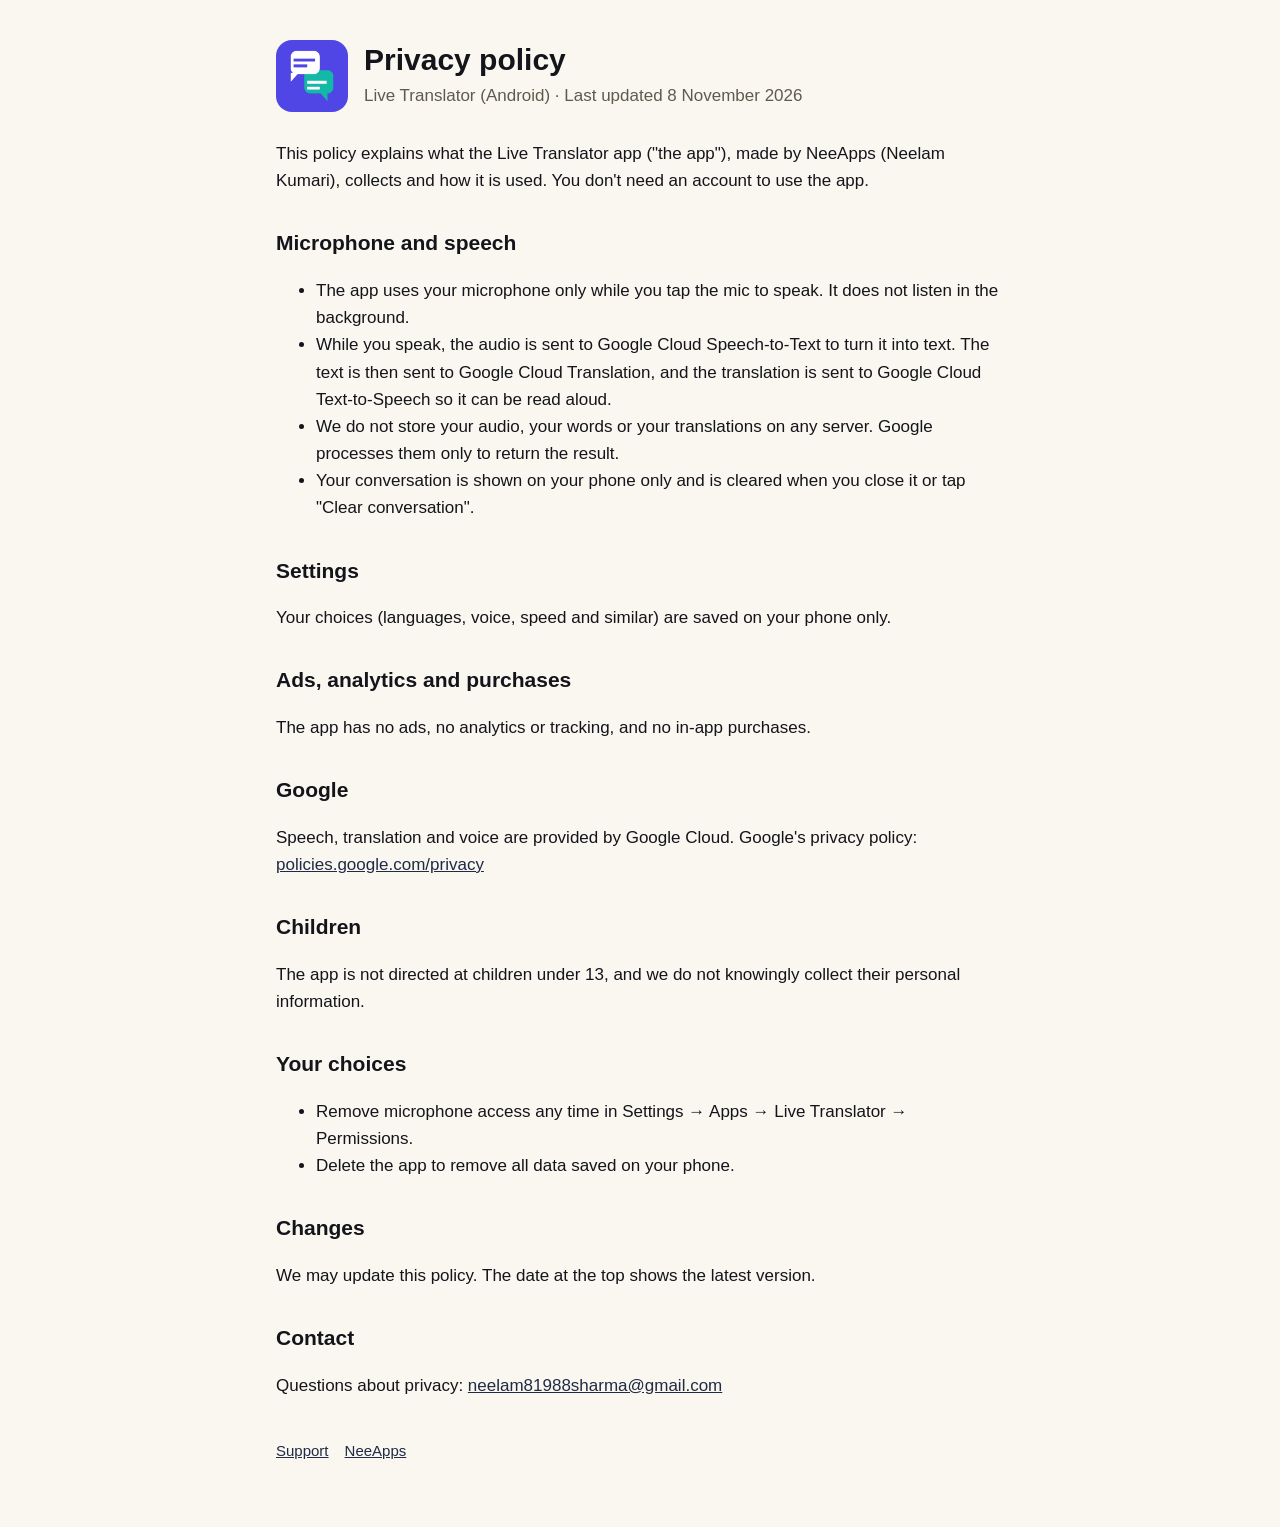
==== live-translator/privacy.html @ 2e3cf75d "Add Live Translator privacy policy and support pages Co-Authored-By: Claude Opus 5.5 <noreply@anthro" ====
<!doctype html>
<html lang="en"><head><meta charset="utf-8"><meta name="viewport" content="width=device-width, initial-scale=1">
<title>Live Translator – Privacy policy</title><link rel="stylesheet" href="../style.css"></head>
<body><main>
<header><img src="icon.png" alt=""><div><h1>Privacy policy</h1><p class="muted" style="margin:4px 0 0">Live Translator (Android) · Last updated 8 November 2026</p></div></header>

<p>This policy explains what the Live Translator app ("the app"), made by NeeApps (Neelam Kumari), collects and how it is used. You don't need an account to use the app.</p>

<h2>Microphone and speech</h2>
<ul>
<li>The app uses your microphone only while you tap the mic to speak. It does not listen in the background.</li>
<li>While you speak, the audio is sent to Google Cloud Speech-to-Text to turn it into text. The text is then sent to Google Cloud Translation, and the translation is sent to Google Cloud Text-to-Speech so it can be read aloud.</li>
<li>We do not store your audio, your words or your translations on any server. Google processes them only to return the result.</li>
<li>Your conversation is shown on your phone only and is cleared when you close it or tap "Clear conversation".</li>
</ul>

<h2>Settings</h2>
<p>Your choices (languages, voice, speed and similar) are saved on your phone only.</p>

<h2>Ads, analytics and purchases</h2>
<p>The app has no ads, no analytics or tracking, and no in-app purchases.</p>

<h2>Google</h2>
<p>Speech, translation and voice are provided by Google Cloud. Google's privacy policy: <a href="https://policies.google.com/privacy">policies.google.com/privacy</a></p>

<h2>Children</h2>
<p>The app is not directed at children under 13, and we do not knowingly collect their personal information.</p>

<h2>Your choices</h2>
<ul>
<li>Remove microphone access any time in Settings → Apps → Live Translator → Permissions.</li>
<li>Delete the app to remove all data saved on your phone.</li>
</ul>

<h2>Changes</h2>
<p>We may update this policy. The date at the top shows the latest version.</p>

<h2>Contact</h2>
<p>Questions about privacy: <a href="mailto:neelam81988sharma@gmail.com">neelam81988sharma@gmail.com</a></p>

<nav><a href="support.html">Support</a><a href="../index.html">NeeApps</a></nav>
</main></body></html>
---- style.css ----
:root{--ink:#14151A;--muted:#5F5A4E;--bg:#FAF7F1;--card:#FFFFFF;--navy:#1F2A44;--border:#EBE5D8;--gold:#B7811F}
@media (prefers-color-scheme: dark){:root{--ink:#F3F1EC;--muted:#B9B3A6;--bg:#14151A;--card:#1E2028;--navy:#9FB0D8;--border:#2E313B;--gold:#E3B45A}}
*{box-sizing:border-box}
body{margin:0;background:var(--bg);color:var(--ink);font:17px/1.6 -apple-system,BlinkMacSystemFont,"Segoe UI",Roboto,sans-serif}
main{max-width:760px;margin:0 auto;padding:40px 16px 64px}
header{display:flex;align-items:center;gap:16px;margin-bottom:28px}
header img{width:72px;height:72px;border-radius:16px}
h1{font-size:30px;line-height:1.2;margin:0}
h2{font-size:21px;margin:32px 0 8px}
p,li{color:var(--ink)}
.muted{color:var(--muted)}
.card{background:var(--card);border:1px solid var(--border);border-radius:16px;padding:20px;margin:16px 0}
a{color:var(--navy)}
nav{margin-top:40px;font-size:15px}
nav a{margin-right:16px}
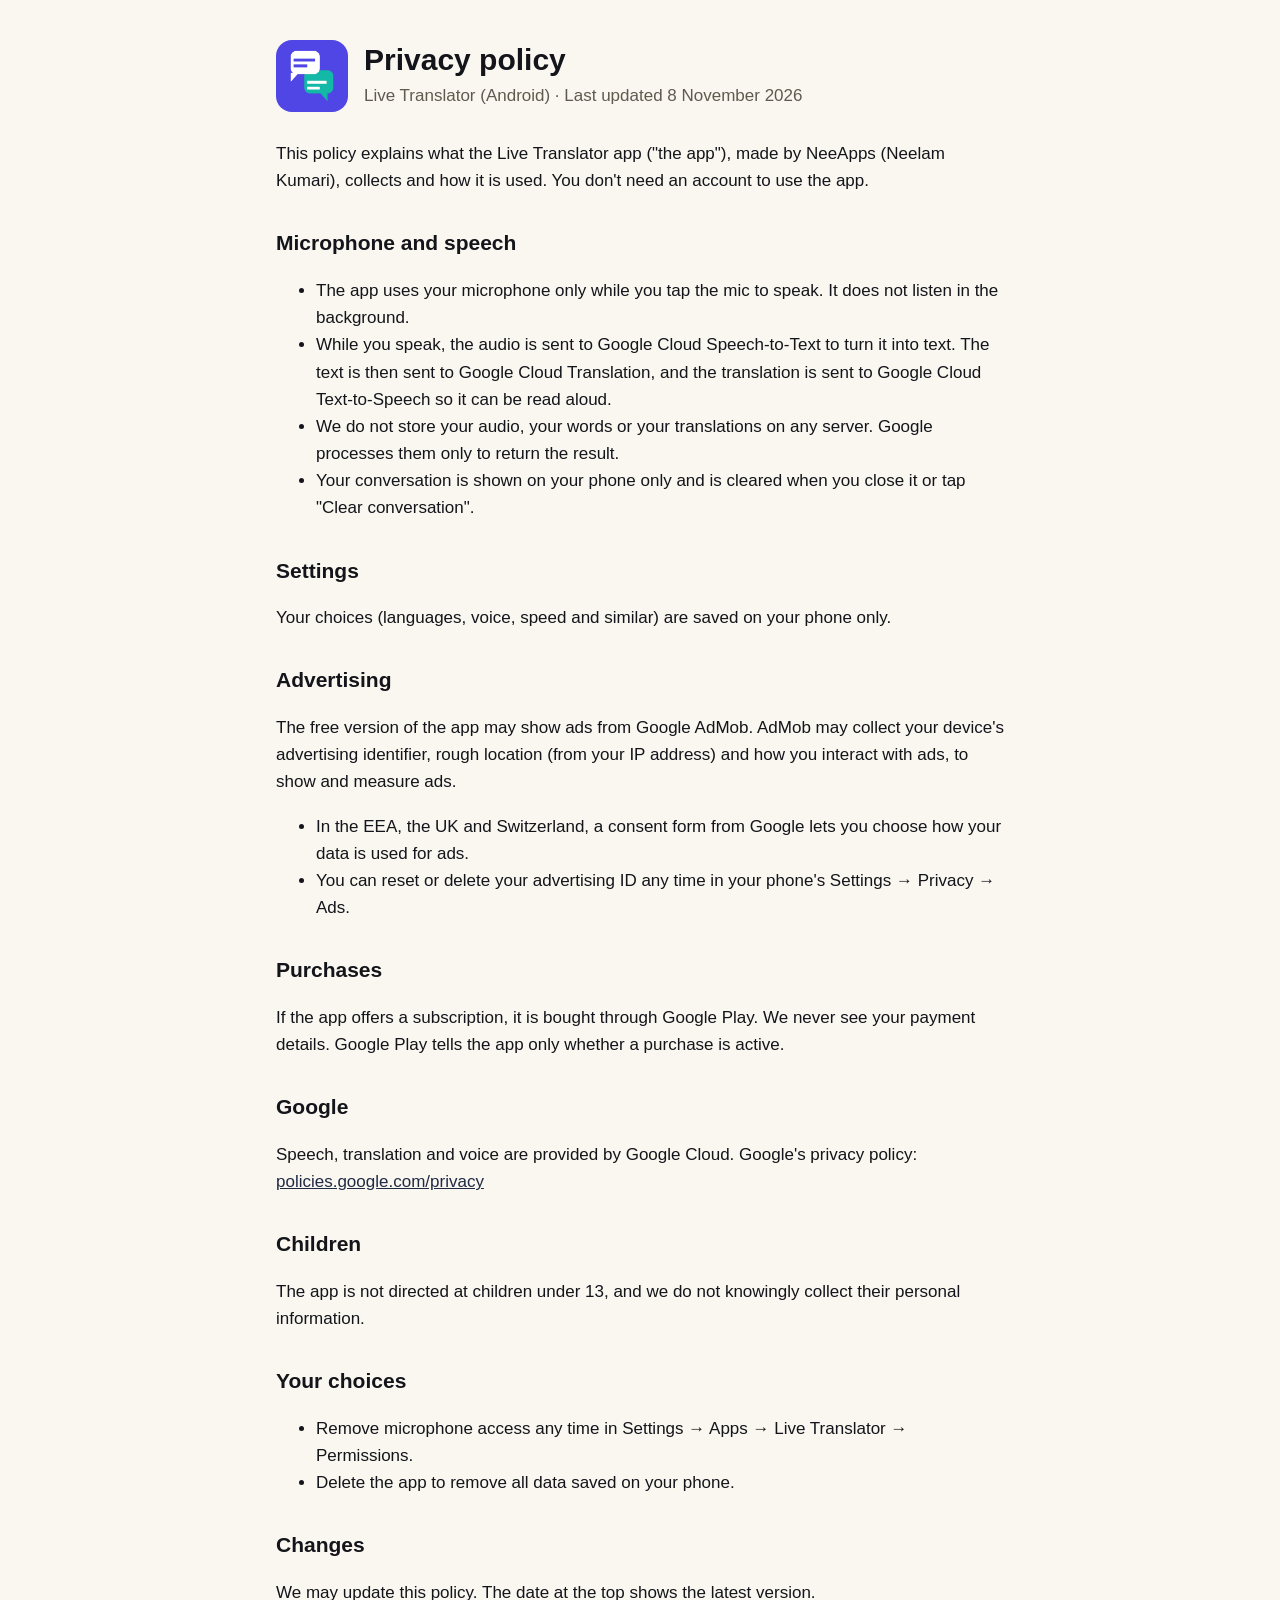
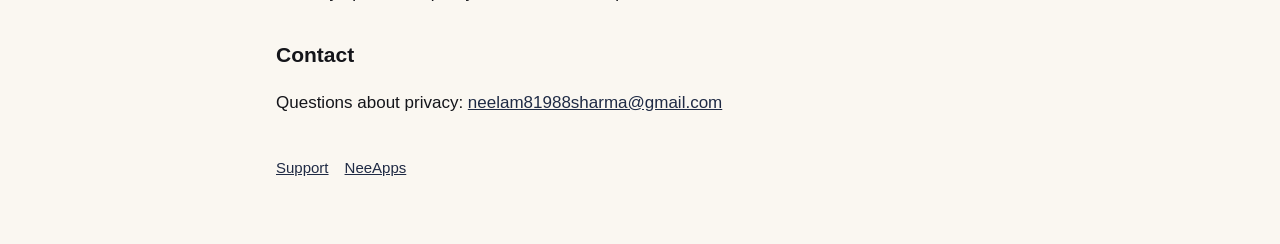
==== commit f6ddfc33: "Live Translator privacy policy: add AdMob ads and Play subscriptions Co-Authored-By: Claude Opus 5.5" ====
--- a/live-translator/privacy.html
+++ b/live-translator/privacy.html
@@ -17,8 +17,15 @@
 <h2>Settings</h2>
 <p>Your choices (languages, voice, speed and similar) are saved on your phone only.</p>
 
-<h2>Ads, analytics and purchases</h2>
-<p>The app has no ads, no analytics or tracking, and no in-app purchases.</p>
+<h2>Advertising</h2>
+<p>The free version of the app may show ads from Google AdMob. AdMob may collect your device's advertising identifier, rough location (from your IP address) and how you interact with ads, to show and measure ads.</p>
+<ul>
+<li>In the EEA, the UK and Switzerland, a consent form from Google lets you choose how your data is used for ads.</li>
+<li>You can reset or delete your advertising ID any time in your phone's Settings → Privacy → Ads.</li>
+</ul>
+
+<h2>Purchases</h2>
+<p>If the app offers a subscription, it is bought through Google Play. We never see your payment details. Google Play tells the app only whether a purchase is active.</p>
 
 <h2>Google</h2>
 <p>Speech, translation and voice are provided by Google Cloud. Google's privacy policy: <a href="https://policies.google.com/privacy">policies.google.com/privacy</a></p>
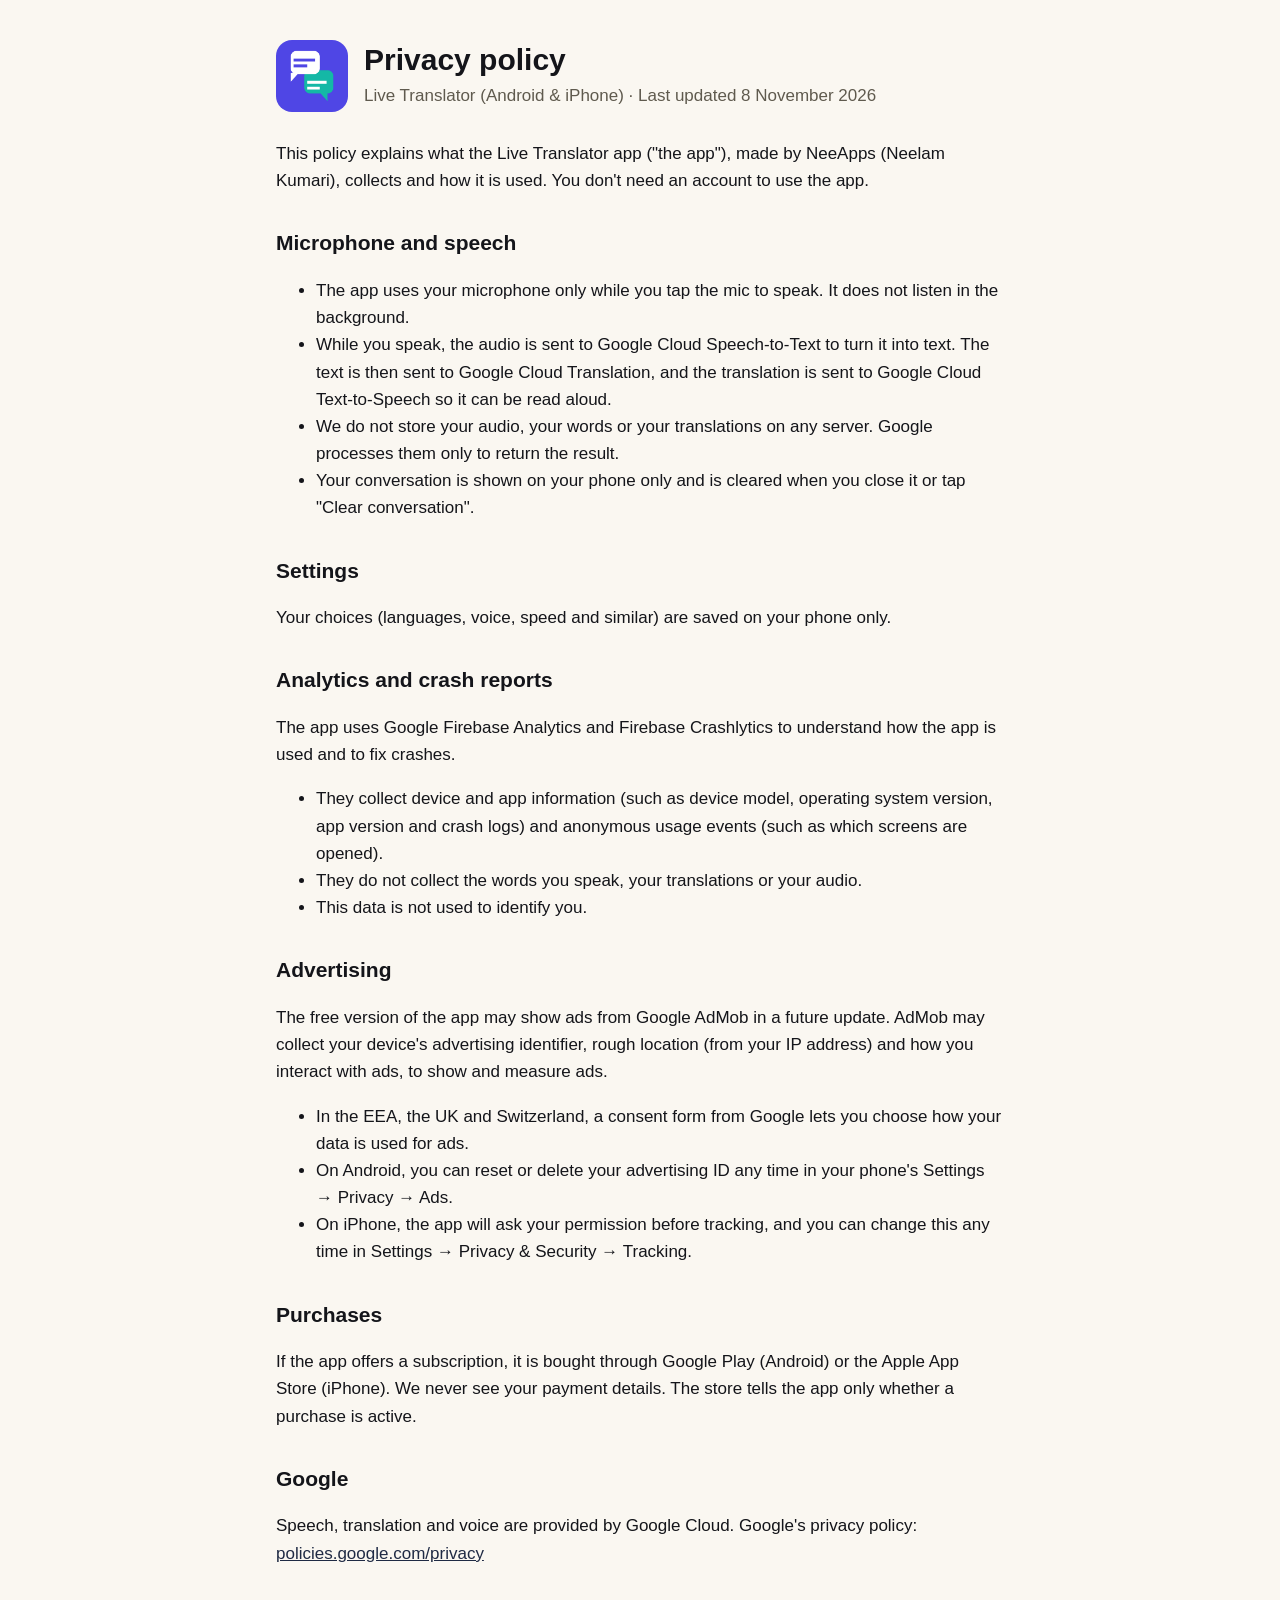
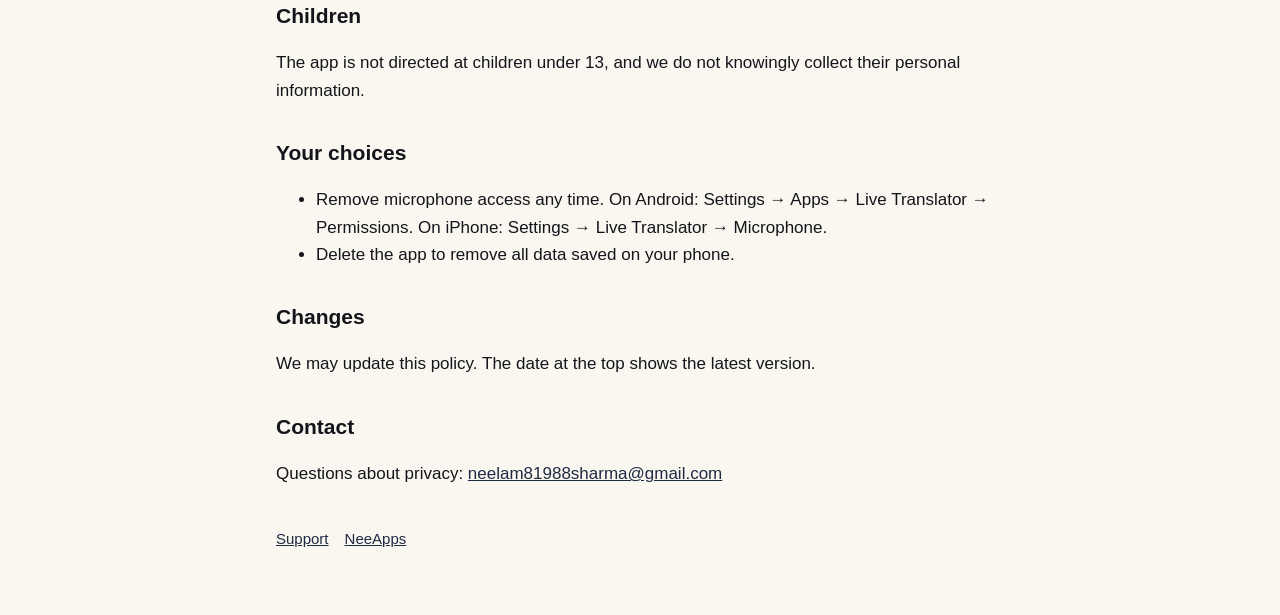
==== commit 1bf79aed: "Live Translator privacy policy: add iPhone, analytics/crash reports, ads and purchases wording Co-Au" ====
--- a/live-translator/privacy.html
+++ b/live-translator/privacy.html
@@ -2,7 +2,7 @@
 <html lang="en"><head><meta charset="utf-8"><meta name="viewport" content="width=device-width, initial-scale=1">
 <title>Live Translator – Privacy policy</title><link rel="stylesheet" href="../style.css"></head>
 <body><main>
-<header><img src="icon.png" alt=""><div><h1>Privacy policy</h1><p class="muted" style="margin:4px 0 0">Live Translator (Android) · Last updated 8 November 2026</p></div></header>
+<header><img src="icon.png" alt=""><div><h1>Privacy policy</h1><p class="muted" style="margin:4px 0 0">Live Translator (Android &amp; iPhone) · Last updated 8 November 2026</p></div></header>
 
 <p>This policy explains what the Live Translator app ("the app"), made by NeeApps (Neelam Kumari), collects and how it is used. You don't need an account to use the app.</p>
 
@@ -17,15 +17,24 @@
 <h2>Settings</h2>
 <p>Your choices (languages, voice, speed and similar) are saved on your phone only.</p>
 
+<h2>Analytics and crash reports</h2>
+<p>The app uses Google Firebase Analytics and Firebase Crashlytics to understand how the app is used and to fix crashes.</p>
+<ul>
+<li>They collect device and app information (such as device model, operating system version, app version and crash logs) and anonymous usage events (such as which screens are opened).</li>
+<li>They do not collect the words you speak, your translations or your audio.</li>
+<li>This data is not used to identify you.</li>
+</ul>
+
 <h2>Advertising</h2>
-<p>The free version of the app may show ads from Google AdMob. AdMob may collect your device's advertising identifier, rough location (from your IP address) and how you interact with ads, to show and measure ads.</p>
+<p>The free version of the app may show ads from Google AdMob in a future update. AdMob may collect your device's advertising identifier, rough location (from your IP address) and how you interact with ads, to show and measure ads.</p>
 <ul>
 <li>In the EEA, the UK and Switzerland, a consent form from Google lets you choose how your data is used for ads.</li>
-<li>You can reset or delete your advertising ID any time in your phone's Settings → Privacy → Ads.</li>
+<li>On Android, you can reset or delete your advertising ID any time in your phone's Settings → Privacy → Ads.</li>
+<li>On iPhone, the app will ask your permission before tracking, and you can change this any time in Settings → Privacy &amp; Security → Tracking.</li>
 </ul>
 
 <h2>Purchases</h2>
-<p>If the app offers a subscription, it is bought through Google Play. We never see your payment details. Google Play tells the app only whether a purchase is active.</p>
+<p>If the app offers a subscription, it is bought through Google Play (Android) or the Apple App Store (iPhone). We never see your payment details. The store tells the app only whether a purchase is active.</p>
 
 <h2>Google</h2>
 <p>Speech, translation and voice are provided by Google Cloud. Google's privacy policy: <a href="https://policies.google.com/privacy">policies.google.com/privacy</a></p>
@@ -35,7 +44,7 @@
 
 <h2>Your choices</h2>
 <ul>
-<li>Remove microphone access any time in Settings → Apps → Live Translator → Permissions.</li>
+<li>Remove microphone access any time. On Android: Settings → Apps → Live Translator → Permissions. On iPhone: Settings → Live Translator → Microphone.</li>
 <li>Delete the app to remove all data saved on your phone.</li>
 </ul>
 
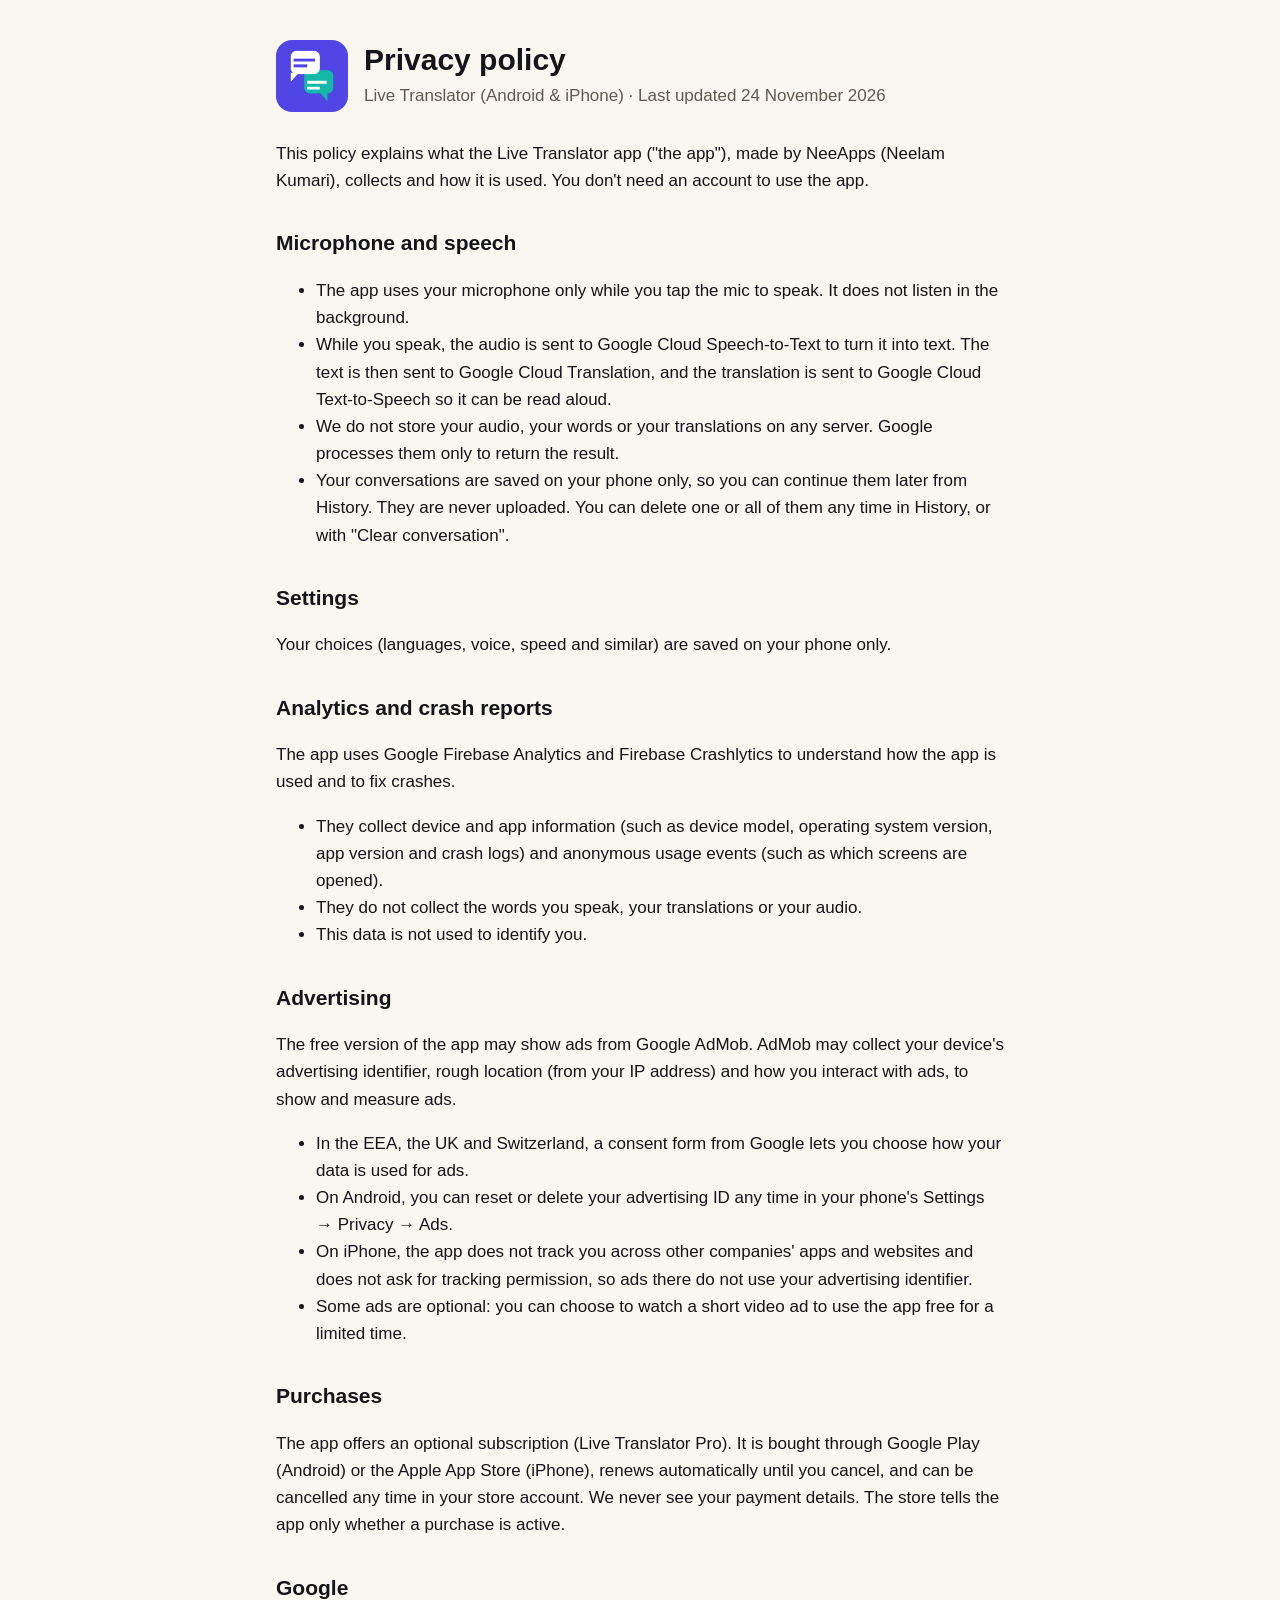
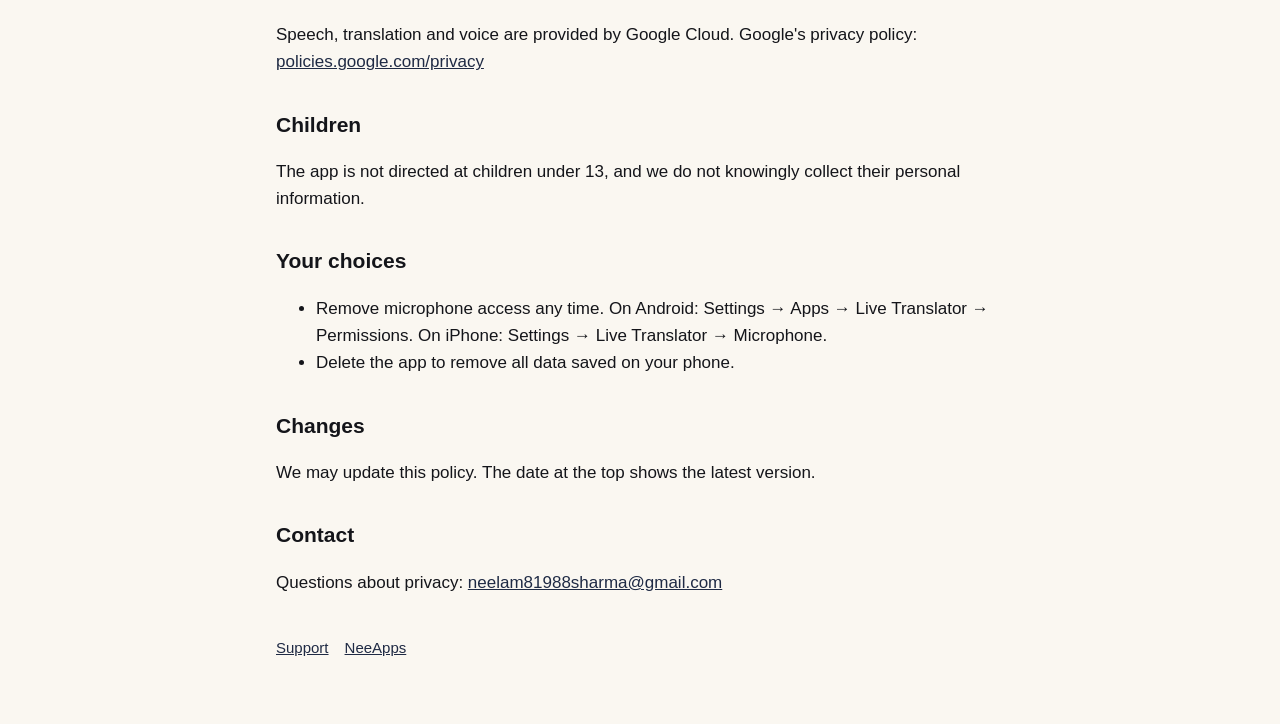
==== commit 775f722a: "Live Translator privacy policy: saved history, ads live (AdMob), rewarded ads, Pro subscription; 24 " ====
--- a/live-translator/privacy.html
+++ b/live-translator/privacy.html
@@ -2,7 +2,7 @@
 <html lang="en"><head><meta charset="utf-8"><meta name="viewport" content="width=device-width, initial-scale=1">
 <title>Live Translator – Privacy policy</title><link rel="stylesheet" href="../style.css"></head>
 <body><main>
-<header><img src="icon.png" alt=""><div><h1>Privacy policy</h1><p class="muted" style="margin:4px 0 0">Live Translator (Android &amp; iPhone) · Last updated 8 November 2026</p></div></header>
+<header><img src="icon.png" alt=""><div><h1>Privacy policy</h1><p class="muted" style="margin:4px 0 0">Live Translator (Android &amp; iPhone) · Last updated 24 November 2026</p></div></header>
 
 <p>This policy explains what the Live Translator app ("the app"), made by NeeApps (Neelam Kumari), collects and how it is used. You don't need an account to use the app.</p>
 
@@ -11,7 +11,7 @@
 <li>The app uses your microphone only while you tap the mic to speak. It does not listen in the background.</li>
 <li>While you speak, the audio is sent to Google Cloud Speech-to-Text to turn it into text. The text is then sent to Google Cloud Translation, and the translation is sent to Google Cloud Text-to-Speech so it can be read aloud.</li>
 <li>We do not store your audio, your words or your translations on any server. Google processes them only to return the result.</li>
-<li>Your conversation is shown on your phone only and is cleared when you close it or tap "Clear conversation".</li>
+<li>Your conversations are saved on your phone only, so you can continue them later from History. They are never uploaded. You can delete one or all of them any time in History, or with "Clear conversation".</li>
 </ul>
 
 <h2>Settings</h2>
@@ -26,15 +26,16 @@
 </ul>
 
 <h2>Advertising</h2>
-<p>The free version of the app may show ads from Google AdMob in a future update. AdMob may collect your device's advertising identifier, rough location (from your IP address) and how you interact with ads, to show and measure ads.</p>
+<p>The free version of the app may show ads from Google AdMob. AdMob may collect your device's advertising identifier, rough location (from your IP address) and how you interact with ads, to show and measure ads.</p>
 <ul>
 <li>In the EEA, the UK and Switzerland, a consent form from Google lets you choose how your data is used for ads.</li>
 <li>On Android, you can reset or delete your advertising ID any time in your phone's Settings → Privacy → Ads.</li>
-<li>On iPhone, the app will ask your permission before tracking, and you can change this any time in Settings → Privacy &amp; Security → Tracking.</li>
+<li>On iPhone, the app does not track you across other companies' apps and websites and does not ask for tracking permission, so ads there do not use your advertising identifier.</li>
+<li>Some ads are optional: you can choose to watch a short video ad to use the app free for a limited time.</li>
 </ul>
 
 <h2>Purchases</h2>
-<p>If the app offers a subscription, it is bought through Google Play (Android) or the Apple App Store (iPhone). We never see your payment details. The store tells the app only whether a purchase is active.</p>
+<p>The app offers an optional subscription (Live Translator Pro). It is bought through Google Play (Android) or the Apple App Store (iPhone), renews automatically until you cancel, and can be cancelled any time in your store account. We never see your payment details. The store tells the app only whether a purchase is active.</p>
 
 <h2>Google</h2>
 <p>Speech, translation and voice are provided by Google Cloud. Google's privacy policy: <a href="https://policies.google.com/privacy">policies.google.com/privacy</a></p>
